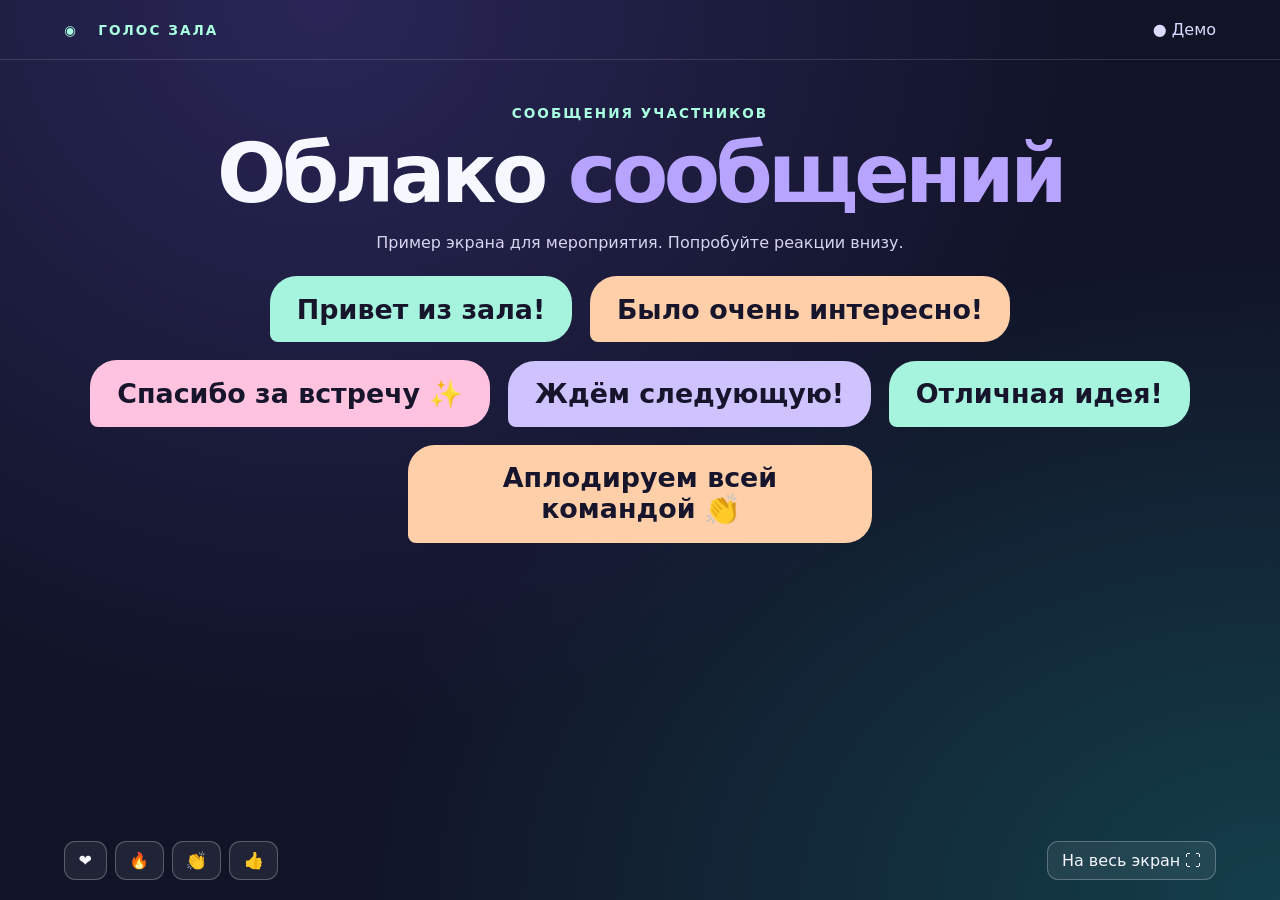
==== docs/index.html @ 5044be72 "Build MAX message cloud and moderation panel" ====
<!doctype html>
<html lang="ru">
<meta charset="utf-8">
<meta name="viewport" content="width=device-width, initial-scale=1">
<title>Голос зала — облако сообщений</title>
<link rel="stylesheet" href="screen.css">
<header><div class="brand">◉ &nbsp; ГОЛОС ЗАЛА</div><div id="status" role="status">Подключение…</div></header>
<main>
  <div class="eyebrow">СООБЩЕНИЯ УЧАСТНИКОВ</div>
  <h1>Облако <em>сообщений</em></h1>
  <p id="hint">Напишите боту в MAX, чтобы ваше сообщение увидел зал.</p>
  <section id="cloud" aria-label="Сообщения"></section>
</main>
<footer><div id="controls"><a id="bot" hidden>Открыть бота в MAX ↗</a></div><button id="full">На весь экран ⛶</button></footer>
<div id="reactions" aria-hidden="true"></div>
<script src="screen.js"></script>
</html>
---- docs/screen.css ----
:root { color-scheme: dark; font-family: system-ui,sans-serif; color:#f6f8ff; background:#111327; }
* { box-sizing:border-box; }
body { margin:0; min-height:100vh; display:flex; flex-direction:column; background:radial-gradient(ellipse at 25% 0%,#292657,transparent 58%),radial-gradient(ellipse at 100% 100%,#133f4a,transparent 52%); }
header,footer { display:flex; justify-content:space-between; align-items:center; gap:12px; padding:20px clamp(18px,5vw,64px); }
header { border-bottom:1px solid #ffffff24; }
.brand,.eyebrow { color:#a9ffe0; letter-spacing:.15em; font-size:.85rem; font-weight:750; }
#status { color:#dbdbff; text-align:right; }
main { flex:1; padding:clamp(24px,5vh,64px) 5vw; text-align:center; }
h1 { font-size:clamp(2.4rem,6.4vw,7rem); line-height:1; margin:.15em 0 .22em; letter-spacing:-.055em; }
h1 em { color:#b7a4ff; font-style:normal; }
p { color:#d6d5ef; }
#cloud { display:flex; flex-wrap:wrap; align-content:center; align-items:center; justify-content:center; gap:clamp(8px,1.4vw,22px); min-height:28vh; margin:24px auto 0; max-width:1450px; }
.card { max-width:min(100%,29rem); padding:.65em 1em; border-radius:1em 1em 1em .3em; color:#16152c; background:#cfc3ff; font-size:clamp(1rem,2.1vw,2.1rem); font-weight:680; overflow-wrap:anywhere; animation:arrive .25s ease-out; }
.card[data-color="1"] { background:#a6f4de; }
.card[data-color="2"] { background:#ffcfaa; }
.card[data-color="3"] { background:#ffc2df; }
button,a { border:1px solid #ffffff42; padding:.55em .85em; border-radius:.7em; color:inherit; background:#ffffff12; cursor:pointer; font:inherit; text-decoration:none; }
button:hover,a:hover { background:#ffffff30; }
#controls { display:flex; flex-wrap:wrap; gap:.5em; }
#reactions { position:fixed; inset:0; pointer-events:none; overflow:hidden; }
.reaction { position:absolute; bottom:-1em; font-size:clamp(2.5rem,6vw,5rem); animation:float 2.5s ease-out both; }
@keyframes float { 0% { opacity:0; transform:translateY(0) scale(.65); } 15% { opacity:1; } 100% { opacity:0; transform:translateY(-75vh) scale(1.2); } }
@keyframes arrive { from { opacity:0; transform:translateY(8px); } }
@media (prefers-reduced-motion:reduce) { .card { animation:none; } .reaction { bottom:10%; animation:flash 2s linear both; } }
@keyframes flash { 80% { opacity:1; } 100% { opacity:0; } }
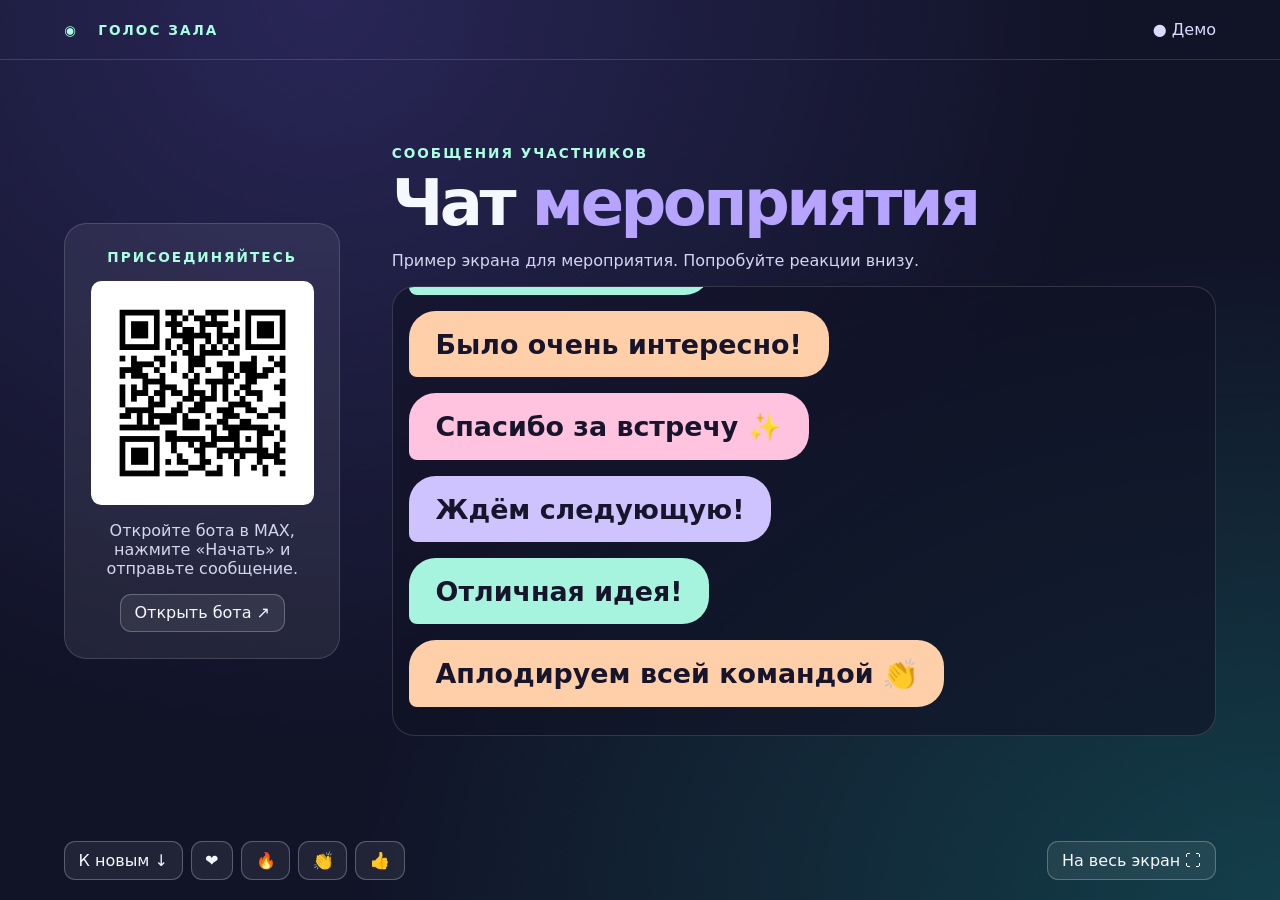
==== commit 04917996: "Add projected chat and presenter scroll synchronization" ====
--- a/docs/index.html
+++ b/docs/index.html
@@ -2,16 +2,25 @@
 <html lang="ru">
 <meta charset="utf-8">
 <meta name="viewport" content="width=device-width, initial-scale=1">
-<title>Голос зала — облако сообщений</title>
+<title>Голос зала — чат мероприятия</title>
 <link rel="stylesheet" href="screen.css">
 <header><div class="brand">◉ &nbsp; ГОЛОС ЗАЛА</div><div id="status" role="status">Подключение…</div></header>
-<main>
+<main class="stage">
+  <aside id="join">
+    <div class="eyebrow">ПРИСОЕДИНЯЙТЕСЬ</div>
+    <img id="qr" src="bot-qr.png" alt="QR-код бота MAX" hidden>
+    <p>Откройте бота в MAX, нажмите «Начать» и отправьте сообщение.</p>
+    <a id="bot" hidden>Открыть бота ↗</a>
+  </aside>
+  <section class="chat">
   <div class="eyebrow">СООБЩЕНИЯ УЧАСТНИКОВ</div>
-  <h1>Облако <em>сообщений</em></h1>
+  <h1>Чат <em>мероприятия</em></h1>
   <p id="hint">Напишите боту в MAX, чтобы ваше сообщение увидел зал.</p>
-  <section id="cloud" aria-label="Сообщения"></section>
+  <section id="cloud" aria-label="Сообщения" tabindex="0"></section>
+  </section>
 </main>
-<footer><div id="controls"><a id="bot" hidden>Открыть бота в MAX ↗</a></div><button id="full">На весь экран ⛶</button></footer>
+<footer><div id="controls"><button id="latest">К новым ↓</button><a id="hostLink" href="?live=1&amp;host=1" hidden>Режим ведущего</a></div><button id="full">На весь экран ⛶</button></footer>
+<form id="hostLogin" hidden><label>Ключ ведущего <input id="hostKey" type="password" required></label><button>Подключить управление</button><span id="hostStatus" role="status"></span></form>
 <div id="reactions" aria-hidden="true"></div>
 <script src="screen.js"></script>
 </html>
--- a/docs/screen.css
+++ b/docs/screen.css
@@ -23,3 +23,23 @@
 @keyframes arrive { from { opacity:0; transform:translateY(8px); } }
 @media (prefers-reduced-motion:reduce) { .card { animation:none; } .reaction { bottom:10%; animation:flash 2s linear both; } }
 @keyframes flash { 80% { opacity:1; } 100% { opacity:0; } }
+[hidden] { display:none !important; }
+.stage { display:grid; grid-template-columns:minmax(155px, 24%) minmax(0, 1fr); gap:clamp(16px,4vw,58px); align-items:center; }
+#join { padding:clamp(12px,2vw,28px); background:#ffffff12; border:1px solid #ffffff25; border-radius:1.4rem; }
+#qr { width:min(100%,230px); display:block; margin:16px auto; border-radius:.65rem; }
+#bot { display:inline-block; }
+.chat { min-width:0; text-align:left; }
+.chat h1 { font-size:clamp(2rem,5vw,5rem); }
+#cloud { display:block; overflow-y:auto; overscroll-behavior:contain; overflow-anchor:none; height:clamp(220px,50vh,650px); margin:16px 0 0; padding:12px 16px; background:#101225a0; border:1px solid #ffffff25; border-radius:1.4rem; }
+.card { width:fit-content; max-width:90%; margin:0 0 .6em; }
+#hostLogin { padding:0 5vw 16px; }
+#hostLogin input { padding:.6em; font:inherit; max-width:95%; }
+#hostStatus { display:block; margin-top:8px; }
+@media(max-width:650px) {
+  .stage { grid-template-columns:1fr; }
+  #join { display:none; }
+  .stage { padding-top:14px; padding-bottom:8px; }
+  header,footer { padding:12px 5vw; }
+}
+.host .stage { grid-template-columns:1fr; }
+.host #join { display:none; }
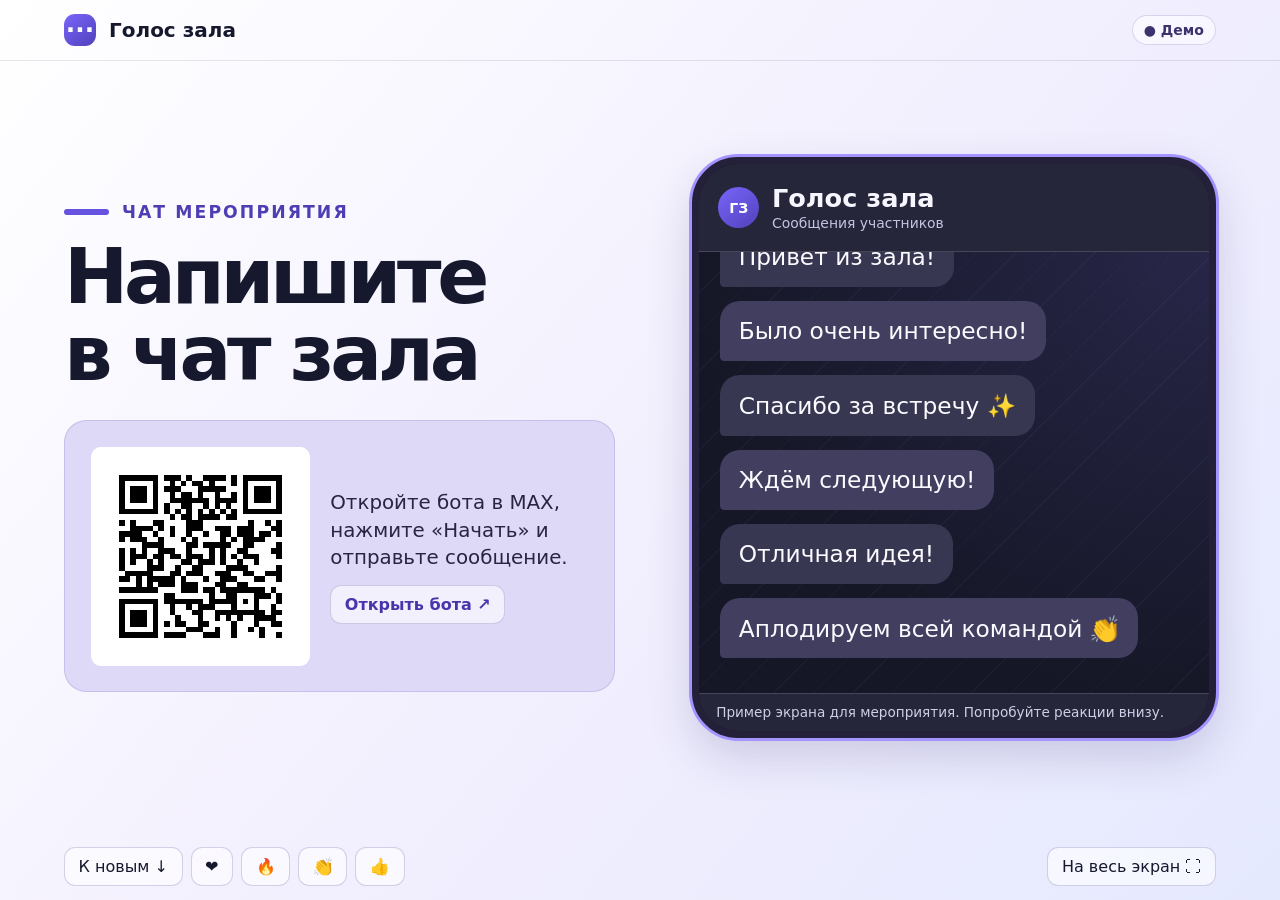
==== commit 2f3884eb: "Redesign event chat for projection" ====
--- a/docs/index.html
+++ b/docs/index.html
@@ -1,26 +1,43 @@
 <!doctype html>
 <html lang="ru">
-<meta charset="utf-8">
-<meta name="viewport" content="width=device-width, initial-scale=1">
-<title>Голос зала — чат мероприятия</title>
-<link rel="stylesheet" href="screen.css">
-<header><div class="brand">◉ &nbsp; ГОЛОС ЗАЛА</div><div id="status" role="status">Подключение…</div></header>
-<main class="stage">
-  <aside id="join">
-    <div class="eyebrow">ПРИСОЕДИНЯЙТЕСЬ</div>
-    <img id="qr" src="bot-qr.png" alt="QR-код бота MAX" hidden>
-    <p>Откройте бота в MAX, нажмите «Начать» и отправьте сообщение.</p>
-    <a id="bot" hidden>Открыть бота ↗</a>
-  </aside>
-  <section class="chat">
-  <div class="eyebrow">СООБЩЕНИЯ УЧАСТНИКОВ</div>
-  <h1>Чат <em>мероприятия</em></h1>
-  <p id="hint">Напишите боту в MAX, чтобы ваше сообщение увидел зал.</p>
-  <section id="cloud" aria-label="Сообщения" tabindex="0"></section>
-  </section>
-</main>
-<footer><div id="controls"><button id="latest">К новым ↓</button><a id="hostLink" href="?live=1&amp;host=1" hidden>Режим ведущего</a></div><button id="full">На весь экран ⛶</button></footer>
-<form id="hostLogin" hidden><label>Ключ ведущего <input id="hostKey" type="password" required></label><button>Подключить управление</button><span id="hostStatus" role="status"></span></form>
-<div id="reactions" aria-hidden="true"></div>
-<script src="screen.js"></script>
+<head>
+  <meta charset="utf-8">
+  <meta name="viewport" content="width=device-width, initial-scale=1">
+  <title>Голос зала — чат мероприятия</title>
+  <link rel="stylesheet" href="screen.css">
+</head>
+<body class="stage-view">
+  <header class="topbar">
+    <div class="brand"><span class="brand-mark" aria-hidden="true">···</span> Голос зала</div>
+    <div id="status" role="status">Подключение…</div>
+  </header>
+  <main class="stage">
+    <aside id="join" aria-labelledby="join-title">
+      <div class="eyebrow"><span aria-hidden="true"></span> Чат мероприятия</div>
+      <h1 id="join-title">Напишите<br> в чат зала</h1>
+      <div class="join-card">
+        <img id="qr" src="bot-qr.png" alt="QR-код бота «Голос зала» в MAX" width="360" height="360" hidden>
+        <div>
+          <p>Откройте бота в MAX, нажмите «Начать» и отправьте сообщение.</p>
+          <a id="bot" hidden>Открыть бота ↗</a>
+        </div>
+      </div>
+    </aside>
+    <section class="chat" aria-labelledby="chat-title">
+      <div class="chat-header">
+        <span class="avatar" aria-hidden="true">ГЗ</span>
+        <div><h2 id="chat-title">Голос зала</h2><span>Сообщения участников</span></div>
+      </div>
+      <section id="cloud" aria-label="Сообщения" tabindex="0"></section>
+      <p id="hint">Ждём первые сообщения от участников.</p>
+    </section>
+  </main>
+  <footer>
+    <div id="controls"><button id="latest">К новым ↓</button><a id="hostLink" href="?live=1&amp;host=1" hidden>Режим ведущего</a></div>
+    <button id="full">На весь экран ⛶</button>
+  </footer>
+  <form id="hostLogin" hidden><label>Ключ ведущего <input id="hostKey" type="password" required></label><button>Подключить управление</button><span id="hostStatus" role="status"></span></form>
+  <div id="reactions" aria-hidden="true"></div>
+  <script src="screen.js"></script>
+</body>
 </html>
--- a/docs/screen.css
+++ b/docs/screen.css
@@ -1,45 +1,199 @@
-:root { color-scheme: dark; font-family: system-ui,sans-serif; color:#f6f8ff; background:#111327; }
-* { box-sizing:border-box; }
-body { margin:0; min-height:100vh; display:flex; flex-direction:column; background:radial-gradient(ellipse at 25% 0%,#292657,transparent 58%),radial-gradient(ellipse at 100% 100%,#133f4a,transparent 52%); }
-header,footer { display:flex; justify-content:space-between; align-items:center; gap:12px; padding:20px clamp(18px,5vw,64px); }
-header { border-bottom:1px solid #ffffff24; }
-.brand,.eyebrow { color:#a9ffe0; letter-spacing:.15em; font-size:.85rem; font-weight:750; }
-#status { color:#dbdbff; text-align:right; }
-main { flex:1; padding:clamp(24px,5vh,64px) 5vw; text-align:center; }
-h1 { font-size:clamp(2.4rem,6.4vw,7rem); line-height:1; margin:.15em 0 .22em; letter-spacing:-.055em; }
-h1 em { color:#b7a4ff; font-style:normal; }
-p { color:#d6d5ef; }
-#cloud { display:flex; flex-wrap:wrap; align-content:center; align-items:center; justify-content:center; gap:clamp(8px,1.4vw,22px); min-height:28vh; margin:24px auto 0; max-width:1450px; }
-.card { max-width:min(100%,29rem); padding:.65em 1em; border-radius:1em 1em 1em .3em; color:#16152c; background:#cfc3ff; font-size:clamp(1rem,2.1vw,2.1rem); font-weight:680; overflow-wrap:anywhere; animation:arrive .25s ease-out; }
-.card[data-color="1"] { background:#a6f4de; }
-.card[data-color="2"] { background:#ffcfaa; }
-.card[data-color="3"] { background:#ffc2df; }
-button,a { border:1px solid #ffffff42; padding:.55em .85em; border-radius:.7em; color:inherit; background:#ffffff12; cursor:pointer; font:inherit; text-decoration:none; }
-button:hover,a:hover { background:#ffffff30; }
-#controls { display:flex; flex-wrap:wrap; gap:.5em; }
-#reactions { position:fixed; inset:0; pointer-events:none; overflow:hidden; }
-.reaction { position:absolute; bottom:-1em; font-size:clamp(2.5rem,6vw,5rem); animation:float 2.5s ease-out both; }
-@keyframes float { 0% { opacity:0; transform:translateY(0) scale(.65); } 15% { opacity:1; } 100% { opacity:0; transform:translateY(-75vh) scale(1.2); } }
-@keyframes arrive { from { opacity:0; transform:translateY(8px); } }
-@media (prefers-reduced-motion:reduce) { .card { animation:none; } .reaction { bottom:10%; animation:flash 2s linear both; } }
-@keyframes flash { 80% { opacity:1; } 100% { opacity:0; } }
-[hidden] { display:none !important; }
-.stage { display:grid; grid-template-columns:minmax(155px, 24%) minmax(0, 1fr); gap:clamp(16px,4vw,58px); align-items:center; }
-#join { padding:clamp(12px,2vw,28px); background:#ffffff12; border:1px solid #ffffff25; border-radius:1.4rem; }
-#qr { width:min(100%,230px); display:block; margin:16px auto; border-radius:.65rem; }
-#bot { display:inline-block; }
-.chat { min-width:0; text-align:left; }
-.chat h1 { font-size:clamp(2rem,5vw,5rem); }
-#cloud { display:block; overflow-y:auto; overscroll-behavior:contain; overflow-anchor:none; height:clamp(220px,50vh,650px); margin:16px 0 0; padding:12px 16px; background:#101225a0; border:1px solid #ffffff25; border-radius:1.4rem; }
-.card { width:fit-content; max-width:90%; margin:0 0 .6em; }
-#hostLogin { padding:0 5vw 16px; }
-#hostLogin input { padding:.6em; font:inherit; max-width:95%; }
-#hostStatus { display:block; margin-top:8px; }
-@media(max-width:650px) {
-  .stage { grid-template-columns:1fr; }
-  #join { display:none; }
-  .stage { padding-top:14px; padding-bottom:8px; }
-  header,footer { padding:12px 5vw; }
+:root {
+  color-scheme: dark;
+  font-family: system-ui, sans-serif;
+  color: #f6f8ff;
+  background: #111327;
 }
-.host .stage { grid-template-columns:1fr; }
-.host #join { display:none; }
+* { box-sizing: border-box; }
+[hidden] { display: none !important; }
+body {
+  margin: 0;
+  min-height: 100vh;
+  display: flex;
+  flex-direction: column;
+  background: radial-gradient(ellipse at 25% 0%, #292657, transparent 58%), #111327;
+}
+main { flex: 1; padding: clamp(24px, 5vh, 64px) 5vw; }
+h1 { font-size: clamp(2.4rem, 6vw, 6rem); line-height: 1; letter-spacing: -.055em; }
+p { color: #d6d5ef; }
+button, a {
+  border: 1px solid #ffffff42;
+  padding: .55em .85em;
+  border-radius: .7em;
+  color: inherit;
+  background: #ffffff12;
+  cursor: pointer;
+  font: inherit;
+  text-decoration: none;
+}
+button:hover, a:hover { background: #ffffff30; }
+:focus-visible { outline: 3px solid #8063f5; outline-offset: 3px; }
+
+.stage-view {
+  color-scheme: light;
+  color: #16182d;
+  background:
+    linear-gradient(130deg, #fff 0%, #f2effe 53%, #e5e9fe 100%);
+}
+.topbar, footer {
+  display: flex;
+  justify-content: space-between;
+  align-items: center;
+  gap: 12px;
+  padding: 14px clamp(18px, 5vw, 72px);
+}
+.topbar { border-bottom: 1px solid #24204d1c; }
+.brand { display: flex; align-items: center; gap: .65em; font-weight: 800; font-size: 1.25rem; }
+.brand-mark, .avatar {
+  display: grid;
+  place-items: center;
+  flex: none;
+  color: white;
+  background: linear-gradient(140deg, #7865fa, #5142bc);
+}
+.brand-mark { width: 2rem; height: 2rem; border-radius: .68rem; font-size: 1.55rem; line-height: 1; }
+#status {
+  border: 1px solid #6154aa38;
+  border-radius: 999px;
+  padding: .42em .8em;
+  color: #3c326e;
+  background: #ffffff8c;
+  text-align: right;
+  font-size: .875rem;
+  font-weight: 650;
+}
+.stage {
+  width: min(100%, 1710px);
+  margin: auto;
+  display: grid;
+  grid-template-columns: minmax(0, 1fr) minmax(0, .95fr);
+  gap: clamp(28px, 6vw, 106px);
+  align-items: center;
+}
+.eyebrow {
+  display: flex;
+  align-items: center;
+  gap: .75em;
+  color: #4e3eb3;
+  font-size: clamp(.78rem, 1.35vw, 1.15rem);
+  font-weight: 800;
+  letter-spacing: .12em;
+  text-transform: uppercase;
+}
+.eyebrow span { width: 2.6em; height: .32em; border-radius: 999px; background: #6552e0; }
+#join h1 { margin: .22em 0 .36em; }
+.join-card {
+  display: flex;
+  align-items: center;
+  gap: clamp(12px, 1.6vw, 28px);
+  padding: clamp(12px, 2vw, 26px);
+  border: 1px solid #6356ae32;
+  border-radius: 1.4rem;
+  background: #ded9f7;
+}
+#qr {
+  display: block;
+  width: min(44%, 230px);
+  height: auto;
+  border-radius: .65rem;
+  background: #fff;
+  image-rendering: pixelated;
+}
+.join-card p { color: #282442; font-size: clamp(1rem, 1.55vw, 1.48rem); line-height: 1.4; margin: 0 0 .65em; }
+#bot { display: inline-block; color: #4934ab; font-weight: 750; }
+
+.chat {
+  min-width: 0;
+  overflow: hidden;
+  color-scheme: dark;
+  color: #f7f6ff;
+  border: clamp(5px, .6vw, 10px) solid #252039;
+  border-radius: clamp(24px, 3.6vw, 56px);
+  background: #151726;
+  box-shadow: 0 0 0 3px #a394ff, 0 18px 46px #34286830;
+}
+.chat-header {
+  display: flex;
+  align-items: center;
+  gap: .8rem;
+  padding: clamp(12px, 1.5vw, 24px);
+  border-bottom: 1px solid #ffffff26;
+  background: #25263a;
+}
+.avatar { width: 2.55rem; height: 2.55rem; border-radius: 50%; font-size: .88rem; font-weight: 800; }
+.chat-header h2 { font-size: clamp(1.15rem, 2vw, 1.7rem); margin: 0; }
+.chat-header div > span { color: #c6c4e3; font-size: .87rem; }
+#cloud {
+  position: relative;
+  overflow-y: auto;
+  overscroll-behavior: contain;
+  overflow-anchor: none;
+  height: clamp(230px, 49vh, 780px);
+  padding: clamp(12px, 1.6vw, 24px);
+  background:
+    repeating-linear-gradient(135deg, #aba0fa0c 0 1px, transparent 1px 28px),
+    radial-gradient(ellipse at top right, #272648, transparent 72%), #151726;
+}
+#cloud:empty::before {
+  position: absolute;
+  inset: 0;
+  display: grid;
+  place-items: center;
+  padding: 1em;
+  color: #c6c4e3;
+  text-align: center;
+  content: 'Первые сообщения появятся здесь';
+}
+#hint {
+  margin: 0;
+  padding: .75em 1.25em;
+  border-top: 1px solid #ffffff26;
+  color: #cfcee7;
+  background: #25263a;
+  font-size: .85rem;
+}
+.card {
+  width: fit-content;
+  max-width: 93%;
+  margin: 0 0 .6em;
+  padding: .62em .82em;
+  border-radius: .85em .85em .85em .18em;
+  color: #fbfaff;
+  background: #383751;
+  font-size: clamp(1.05rem, 1.82vw, 2rem);
+  line-height: 1.35;
+  overflow-wrap: anywhere;
+  white-space: pre-wrap;
+  animation: arrive .25s ease-out;
+}
+.card:nth-child(even) { background: #423e60; }
+.stage-view button, .stage-view a { border-color: #6257a642; background: #ffffff99; }
+.stage-view button:hover, .stage-view a:hover { background: #e5defd; }
+#controls { display: flex; flex-wrap: wrap; gap: .5em; }
+#hostLogin { padding: 0 5vw 16px; }
+#hostLogin input { padding: .6em; font: inherit; max-width: 95%; }
+#hostStatus { display: block; margin-top: 8px; }
+.host .stage { grid-template-columns: minmax(0, 850px); justify-content: center; }
+.host #join { display: none; }
+.host #cloud { height: clamp(240px, 53vh, 780px); }
+#reactions { position: fixed; inset: 0; pointer-events: none; overflow: hidden; }
+.reaction { position: absolute; bottom: -1em; font-size: clamp(2.5rem, 6vw, 5rem); animation: float 2.5s ease-out both; }
+@keyframes float {
+  0% { opacity: 0; transform: translateY(0) scale(.65); }
+  15% { opacity: 1; }
+  100% { opacity: 0; transform: translateY(-75vh) scale(1.2); }
+}
+@keyframes arrive { from { opacity: 0; transform: translateY(8px); } }
+@keyframes flash { 80% { opacity: 1; } 100% { opacity: 0; } }
+@media (max-width: 700px) {
+  .stage { grid-template-columns: 1fr; gap: 22px; padding-block: 22px; }
+  #join h1 { font-size: clamp(2.2rem, 8vw, 3.1rem); }
+  #join h1 br { display: none; }
+  #qr { width: min(34%, 130px); }
+  .chat-header { padding: 12px; }
+  footer { align-items: flex-start; }
+}
+@media (prefers-reduced-motion: reduce) {
+  .card { animation: none; }
+  .reaction { bottom: 10%; animation: flash 2s linear both; }
+}
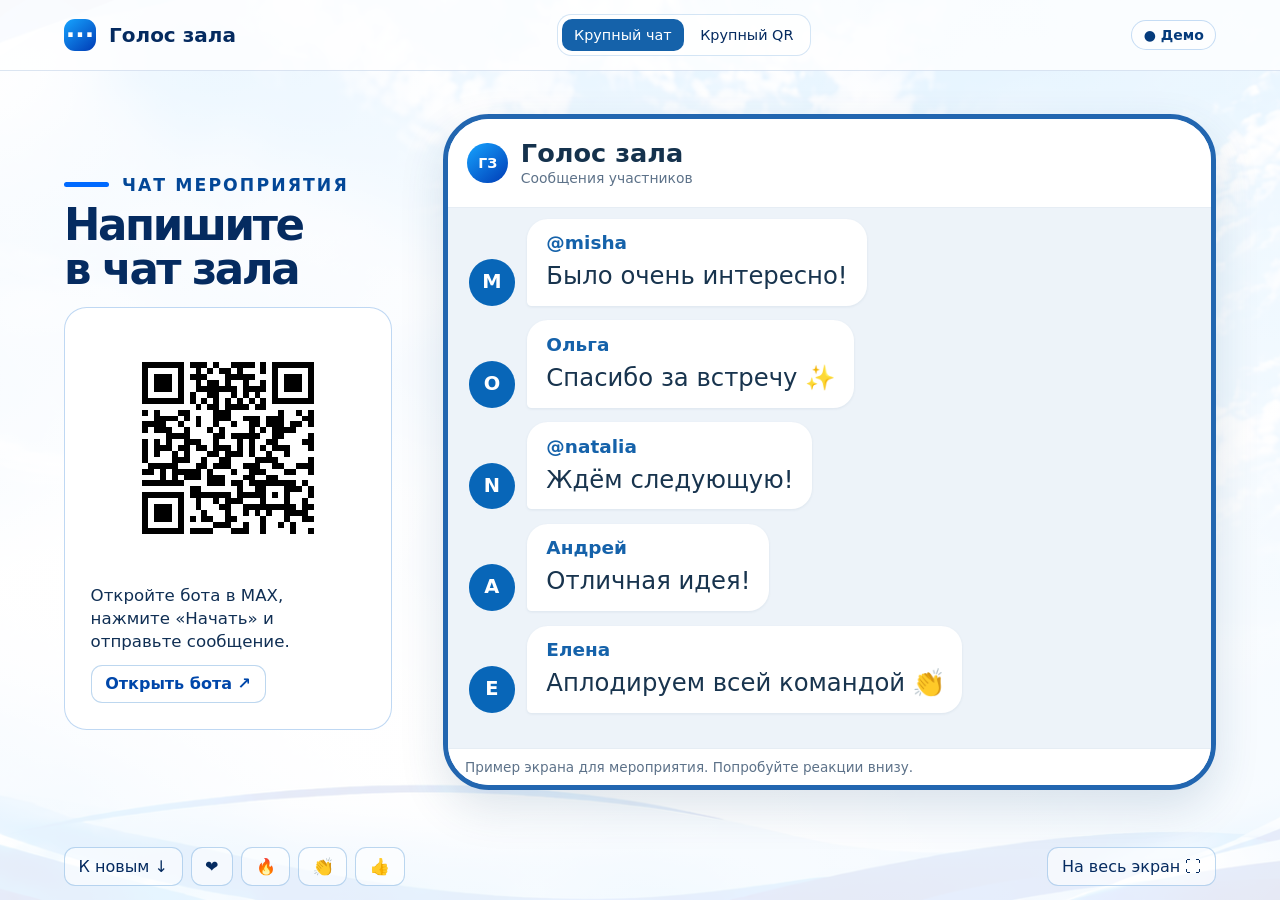
==== commit 1d348746: "Add large chat and QR display modes" ====
--- a/docs/index.html
+++ b/docs/index.html
@@ -6,9 +6,13 @@
   <title>Голос зала — чат мероприятия</title>
   <link rel="stylesheet" href="screen.css">
 </head>
-<body class="stage-view">
+<body class="stage-view" data-display="chat">
   <header class="topbar">
     <div class="brand"><span class="brand-mark" aria-hidden="true">···</span> Голос зала</div>
+    <div id="displayModes" role="group" aria-label="Режим отображения">
+      <button type="button" data-display-mode="chat" aria-pressed="true">Крупный чат</button>
+      <button type="button" data-display-mode="qr" aria-pressed="false">Крупный QR</button>
+    </div>
     <div id="status" role="status">Подключение…</div>
   </header>
   <main class="stage">
--- a/docs/screen.css
+++ b/docs/screen.css
@@ -2,7 +2,7 @@
   color-scheme: dark;
   font-family: system-ui, sans-serif;
   color: #f6f8ff;
-  background: #111327;
+  background: #061d43;
 }
 * { box-sizing: border-box; }
 [hidden] { display: none !important; }
@@ -11,11 +11,11 @@
   min-height: 100vh;
   display: flex;
   flex-direction: column;
-  background: radial-gradient(ellipse at 25% 0%, #292657, transparent 58%), #111327;
+  background: radial-gradient(ellipse at 25% 0%, #123f74, transparent 58%), #061d43;
 }
 main { flex: 1; padding: clamp(24px, 5vh, 64px) 5vw; }
 h1 { font-size: clamp(2.4rem, 6vw, 6rem); line-height: 1; letter-spacing: -.055em; }
-p { color: #d6d5ef; }
+p { color: #d9ebff; }
 button, a {
   border: 1px solid #ffffff42;
   padding: .55em .85em;
@@ -27,13 +27,12 @@
   text-decoration: none;
 }
 button:hover, a:hover { background: #ffffff30; }
-:focus-visible { outline: 3px solid #8063f5; outline-offset: 3px; }
+:focus-visible { outline: 3px solid #008aff; outline-offset: 3px; }
 
 .stage-view {
   color-scheme: light;
-  color: #16182d;
-  background:
-    linear-gradient(130deg, #fff 0%, #f2effe 53%, #e5e9fe 100%);
+  color: #052b60;
+  background: linear-gradient(#ffffffe6, #ffffffe6), #d8eeff url("event-background.png") center / cover no-repeat fixed;
 }
 .topbar, footer {
   display: flex;
@@ -42,21 +41,21 @@
   gap: 12px;
   padding: 14px clamp(18px, 5vw, 72px);
 }
-.topbar { border-bottom: 1px solid #24204d1c; }
+.topbar { border-bottom: 1px solid #09479c24; background: #ffffffc7; }
 .brand { display: flex; align-items: center; gap: .65em; font-weight: 800; font-size: 1.25rem; }
 .brand-mark, .avatar {
   display: grid;
   place-items: center;
   flex: none;
   color: white;
-  background: linear-gradient(140deg, #7865fa, #5142bc);
+  background: linear-gradient(140deg, #16a4ff, #003bb5);
 }
 .brand-mark { width: 2rem; height: 2rem; border-radius: .68rem; font-size: 1.55rem; line-height: 1; }
 #status {
-  border: 1px solid #6154aa38;
+  border: 1px solid #0065ce38;
   border-radius: 999px;
   padding: .42em .8em;
-  color: #3c326e;
+  color: #053b7c;
   background: #ffffff8c;
   text-align: right;
   font-size: .875rem;
@@ -66,7 +65,7 @@
   width: min(100%, 1710px);
   margin: auto;
   display: grid;
-  grid-template-columns: minmax(0, 1fr) minmax(0, .95fr);
+  grid-template-columns: minmax(0, 1fr) minmax(0, 1.22fr);
   gap: clamp(28px, 6vw, 106px);
   align-items: center;
 }
@@ -74,65 +73,63 @@
   display: flex;
   align-items: center;
   gap: .75em;
-  color: #4e3eb3;
+  color: #034797;
   font-size: clamp(.78rem, 1.35vw, 1.15rem);
   font-weight: 800;
   letter-spacing: .12em;
   text-transform: uppercase;
 }
-.eyebrow span { width: 2.6em; height: .32em; border-radius: 999px; background: #6552e0; }
-#join h1 { margin: .22em 0 .36em; }
+.eyebrow span { width: 2.6em; height: .32em; border-radius: 999px; background: #006aff; }
+#join h1 { margin: .22em 0 .36em; text-shadow: 0 2px 18px #ffffffb3; }
 .join-card {
   display: flex;
   align-items: center;
   gap: clamp(12px, 1.6vw, 28px);
   padding: clamp(12px, 2vw, 26px);
-  border: 1px solid #6356ae32;
+  border: 1px solid #0066cd40;
   border-radius: 1.4rem;
-  background: #ded9f7;
+  background: #fffffff5;
 }
 #qr {
   display: block;
-  width: min(44%, 230px);
+  width: min(54%, 310px);
   height: auto;
   border-radius: .65rem;
   background: #fff;
   image-rendering: pixelated;
 }
-.join-card p { color: #282442; font-size: clamp(1rem, 1.55vw, 1.48rem); line-height: 1.4; margin: 0 0 .65em; }
-#bot { display: inline-block; color: #4934ab; font-weight: 750; }
+.join-card p { color: #102f54; font-size: clamp(1rem, 1.55vw, 1.48rem); line-height: 1.4; margin: 0 0 .65em; }
+#bot { display: inline-block; color: #0047aa; font-weight: 750; }
 
 .chat {
   min-width: 0;
   overflow: hidden;
-  color-scheme: dark;
-  color: #f7f6ff;
-  border: clamp(5px, .6vw, 10px) solid #252039;
+  color-scheme: light;
+  color: #15324d;
+  border: clamp(4px, .4vw, 7px) solid #2266b0;
   border-radius: clamp(24px, 3.6vw, 56px);
-  background: #151726;
-  box-shadow: 0 0 0 3px #a394ff, 0 18px 46px #34286830;
+  background: #f1f6fc;
+  box-shadow: 0 18px 46px #17497424;
 }
 .chat-header {
   display: flex;
   align-items: center;
   gap: .8rem;
   padding: clamp(12px, 1.5vw, 24px);
-  border-bottom: 1px solid #ffffff26;
-  background: #25263a;
+  border-bottom: 1px solid #1b5d9b1c;
+  background: #fff;
 }
 .avatar { width: 2.55rem; height: 2.55rem; border-radius: 50%; font-size: .88rem; font-weight: 800; }
 .chat-header h2 { font-size: clamp(1.15rem, 2vw, 1.7rem); margin: 0; }
-.chat-header div > span { color: #c6c4e3; font-size: .87rem; }
+.chat-header div > span { color: #5d7289; font-size: .87rem; }
 #cloud {
   position: relative;
   overflow-y: auto;
   overscroll-behavior: contain;
   overflow-anchor: none;
-  height: clamp(230px, 49vh, 780px);
+  height: clamp(230px, 58vh, 900px);
   padding: clamp(12px, 1.6vw, 24px);
-  background:
-    repeating-linear-gradient(135deg, #aba0fa0c 0 1px, transparent 1px 28px),
-    radial-gradient(ellipse at top right, #272648, transparent 72%), #151726;
+  background: #edf3f9;
 }
 #cloud:empty::before {
   position: absolute;
@@ -140,35 +137,61 @@
   display: grid;
   place-items: center;
   padding: 1em;
-  color: #c6c4e3;
+  color: #5d7289;
   text-align: center;
   content: 'Первые сообщения появятся здесь';
 }
 #hint {
   margin: 0;
   padding: .75em 1.25em;
-  border-top: 1px solid #ffffff26;
-  color: #cfcee7;
-  background: #25263a;
+  border-top: 1px solid #1b5d9b1c;
+  color: #5d7289;
+  background: #fff;
   font-size: .85rem;
 }
 .card {
-  width: fit-content;
-  max-width: 93%;
+  display: flex;
+  align-items: flex-end;
+  gap: .5em;
   margin: 0 0 .6em;
-  padding: .62em .82em;
+  font-size: clamp(1rem, 1.6vw, 1.8rem);
+  line-height: 1.35;
+  animation: arrive .25s ease-out;
+}
+.message-avatar {
+  position: relative;
+  display: grid;
+  place-items: center;
+  flex: 0 0 2.4em;
+  aspect-ratio: 1;
+  overflow: hidden;
+  border-radius: 50%;
+  color: #fff;
+  background: #0866b8;
+  font-size: .8em;
+  font-weight: 750;
+}
+.message-avatar img {
+  position: absolute;
+  inset: 0;
+  width: 100%;
+  height: 100%;
+  object-fit: cover;
+}
+.message-bubble {
+  min-width: 0;
+  max-width: 88%;
+  padding: .52em .78em;
   border-radius: .85em .85em .85em .18em;
-  color: #fbfaff;
-  background: #383751;
-  font-size: clamp(1.05rem, 1.82vw, 2rem);
-  line-height: 1.35;
+  color: #18344e;
+  background: #fff;
+  box-shadow: 0 1px 3px #183b6214;
   overflow-wrap: anywhere;
-  white-space: pre-wrap;
-  animation: arrive .25s ease-out;
-}
-.card:nth-child(even) { background: #423e60; }
-.stage-view button, .stage-view a { border-color: #6257a642; background: #ffffff99; }
-.stage-view button:hover, .stage-view a:hover { background: #e5defd; }
+}
+.message-author { color: #1562aa; font-size: .76em; font-weight: 750; margin-bottom: .22em; }
+.message-text { white-space: pre-wrap; }
+.stage-view button, .stage-view a { border-color: #0064c242; background: #ffffff99; }
+.stage-view button:hover, .stage-view a:hover { background: #d2edff; }
 #controls { display: flex; flex-wrap: wrap; gap: .5em; }
 #hostLogin { padding: 0 5vw 16px; }
 #hostLogin input { padding: .6em; font: inherit; max-width: 95%; }
@@ -189,7 +212,7 @@
   .stage { grid-template-columns: 1fr; gap: 22px; padding-block: 22px; }
   #join h1 { font-size: clamp(2.2rem, 8vw, 3.1rem); }
   #join h1 br { display: none; }
-  #qr { width: min(34%, 130px); }
+  #qr { width: min(42%, 160px); }
   .chat-header { padding: 12px; }
   footer { align-items: flex-start; }
 }
@@ -197,3 +220,40 @@
   .card { animation: none; }
   .reaction { bottom: 10%; animation: flash 2s linear both; }
 }
+
+#displayModes {
+  display: flex;
+  gap: 4px;
+  padding: 4px;
+  border: 1px solid #0064c22b;
+  border-radius: .9em;
+  background: #ffffffc9;
+}
+#displayModes button { border: 0; background: transparent; font-size: .9rem; }
+#displayModes button[aria-pressed="true"] { background: #1562aa; color: #fff; }
+@media (min-width: 701px) {
+  .stage-view:not(.host)[data-display="chat"] .stage {
+    grid-template-columns: minmax(0, .7fr) minmax(0, 1.65fr);
+    gap: clamp(24px, 4vw, 64px);
+    width: min(100%, 1840px);
+    padding-block: 2vh;
+  }
+  .stage-view:not(.host)[data-display="chat"] #join h1 { font-size: clamp(2.2rem, 3.4vw, 4rem); }
+  .stage-view:not(.host)[data-display="chat"] .join-card { flex-direction: column; align-items: flex-start; }
+  .stage-view:not(.host)[data-display="chat"] #qr { width: min(100%, 230px); align-self: center; }
+  .stage-view:not(.host)[data-display="chat"] .join-card p { font-size: clamp(1rem, 1.3vw, 1.25rem); }
+  .stage-view:not(.host)[data-display="chat"] #cloud { height: clamp(230px, 60vh, 960px); }
+  .stage-view:not(.host)[data-display="chat"] .card { font-size: clamp(1.15rem, 1.9vw, 2.2rem); }
+  .stage-view:not(.host)[data-display="qr"] #join h1 { font-size: clamp(2.2rem, 3.4vw, 4rem); }
+  .stage-view:not(.host)[data-display="qr"] .join-card { flex-direction: column; text-align: center; }
+  .stage-view:not(.host)[data-display="qr"] #qr { width: min(100%, 350px, 37vh); }
+  .stage-view:not(.host)[data-display="qr"] .join-card p { font-size: clamp(1rem, 1.3vw, 1.25rem); }
+}
+@media (max-width: 700px) {
+  .topbar { flex-wrap: wrap; }
+  #displayModes { order: 3; width: 100%; }
+  #displayModes button { flex: 1; }
+  .stage-view[data-display="qr"] .join-card { flex-direction: column; text-align: center; }
+  .stage-view[data-display="qr"] #qr { width: min(100%, 300px); }
+  .stage-view:not(.host)[data-display="chat"] .card { font-size: 1.15rem; }
+}
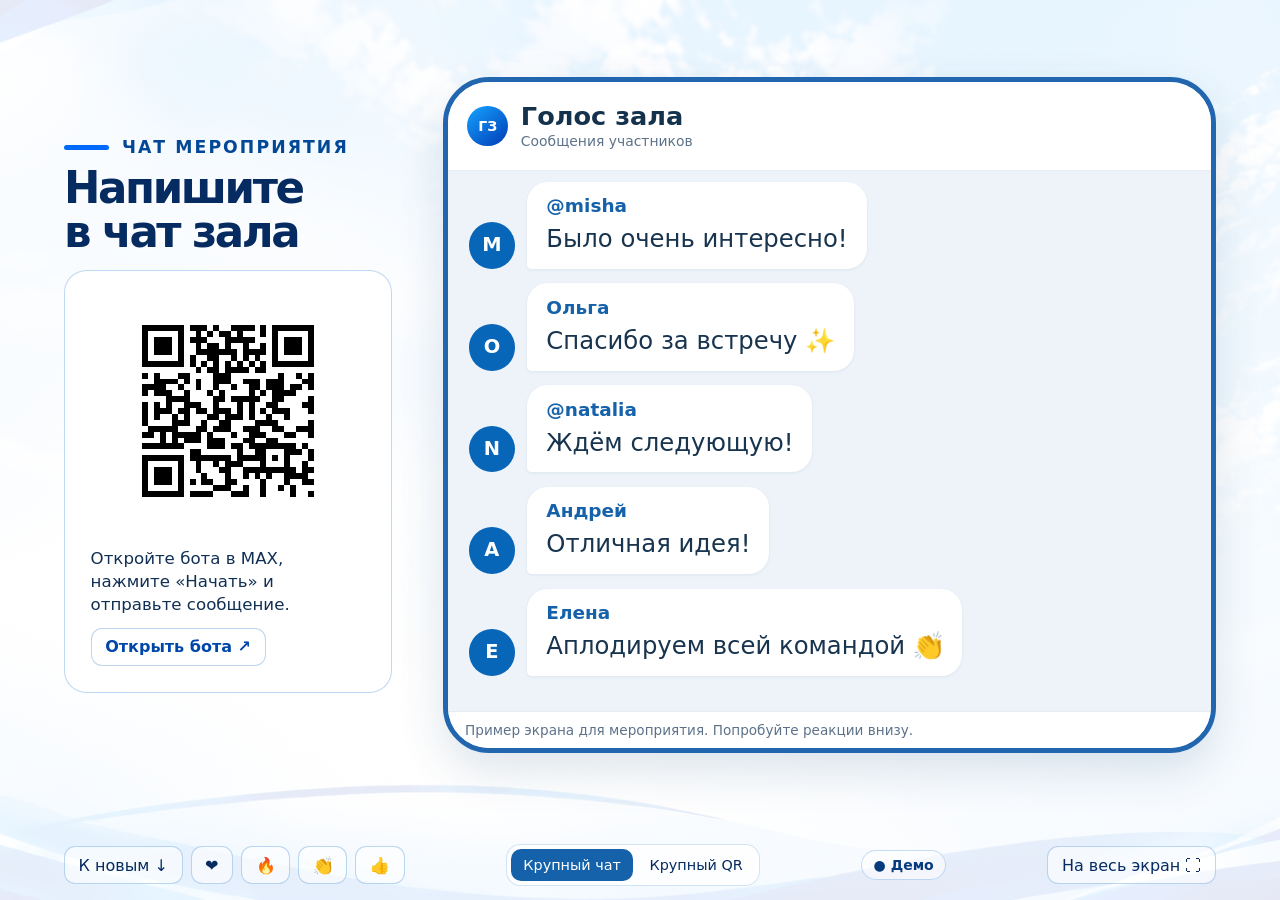
==== commit 0c5785b0: "Remove presenter tracking and move display controls to footer" ====
--- a/docs/index.html
+++ b/docs/index.html
@@ -7,14 +7,6 @@
   <link rel="stylesheet" href="screen.css">
 </head>
 <body class="stage-view" data-display="chat">
-  <header class="topbar">
-    <div class="brand"><span class="brand-mark" aria-hidden="true">···</span> Голос зала</div>
-    <div id="displayModes" role="group" aria-label="Режим отображения">
-      <button type="button" data-display-mode="chat" aria-pressed="true">Крупный чат</button>
-      <button type="button" data-display-mode="qr" aria-pressed="false">Крупный QR</button>
-    </div>
-    <div id="status" role="status">Подключение…</div>
-  </header>
   <main class="stage">
     <aside id="join" aria-labelledby="join-title">
       <div class="eyebrow"><span aria-hidden="true"></span> Чат мероприятия</div>
@@ -37,10 +29,14 @@
     </section>
   </main>
   <footer>
-    <div id="controls"><button id="latest">К новым ↓</button><a id="hostLink" href="?live=1&amp;host=1" hidden>Режим ведущего</a></div>
+    <div id="controls"><button id="latest">К новым ↓</button></div>
+    <div id="displayModes" role="group" aria-label="Режим отображения">
+      <button type="button" data-display-mode="chat" aria-pressed="true">Крупный чат</button>
+      <button type="button" data-display-mode="qr" aria-pressed="false">Крупный QR</button>
+    </div>
+    <div id="status" role="status">Подключение…</div>
     <button id="full">На весь экран ⛶</button>
   </footer>
-  <form id="hostLogin" hidden><label>Ключ ведущего <input id="hostKey" type="password" required></label><button>Подключить управление</button><span id="hostStatus" role="status"></span></form>
   <div id="reactions" aria-hidden="true"></div>
   <script src="screen.js"></script>
 </body>
--- a/docs/screen.css
+++ b/docs/screen.css
@@ -34,23 +34,20 @@
   color: #052b60;
   background: linear-gradient(#ffffffe6, #ffffffe6), #d8eeff url("event-background.png") center / cover no-repeat fixed;
 }
-.topbar, footer {
+footer {
   display: flex;
   justify-content: space-between;
   align-items: center;
   gap: 12px;
   padding: 14px clamp(18px, 5vw, 72px);
 }
-.topbar { border-bottom: 1px solid #09479c24; background: #ffffffc7; }
-.brand { display: flex; align-items: center; gap: .65em; font-weight: 800; font-size: 1.25rem; }
-.brand-mark, .avatar {
+.avatar {
   display: grid;
   place-items: center;
   flex: none;
   color: white;
   background: linear-gradient(140deg, #16a4ff, #003bb5);
 }
-.brand-mark { width: 2rem; height: 2rem; border-radius: .68rem; font-size: 1.55rem; line-height: 1; }
 #status {
   border: 1px solid #0065ce38;
   border-radius: 999px;
@@ -193,12 +190,6 @@
 .stage-view button, .stage-view a { border-color: #0064c242; background: #ffffff99; }
 .stage-view button:hover, .stage-view a:hover { background: #d2edff; }
 #controls { display: flex; flex-wrap: wrap; gap: .5em; }
-#hostLogin { padding: 0 5vw 16px; }
-#hostLogin input { padding: .6em; font: inherit; max-width: 95%; }
-#hostStatus { display: block; margin-top: 8px; }
-.host .stage { grid-template-columns: minmax(0, 850px); justify-content: center; }
-.host #join { display: none; }
-.host #cloud { height: clamp(240px, 53vh, 780px); }
 #reactions { position: fixed; inset: 0; pointer-events: none; overflow: hidden; }
 .reaction { position: absolute; bottom: -1em; font-size: clamp(2.5rem, 6vw, 5rem); animation: float 2.5s ease-out both; }
 @keyframes float {
@@ -214,7 +205,7 @@
   #join h1 br { display: none; }
   #qr { width: min(42%, 160px); }
   .chat-header { padding: 12px; }
-  footer { align-items: flex-start; }
+  footer { flex-wrap: wrap; align-items: center; }
 }
 @media (prefers-reduced-motion: reduce) {
   .card { animation: none; }
@@ -232,28 +223,29 @@
 #displayModes button { border: 0; background: transparent; font-size: .9rem; }
 #displayModes button[aria-pressed="true"] { background: #1562aa; color: #fff; }
 @media (min-width: 701px) {
-  .stage-view:not(.host)[data-display="chat"] .stage {
+  .stage-view[data-display="chat"] .stage {
     grid-template-columns: minmax(0, .7fr) minmax(0, 1.65fr);
     gap: clamp(24px, 4vw, 64px);
     width: min(100%, 1840px);
     padding-block: 2vh;
   }
-  .stage-view:not(.host)[data-display="chat"] #join h1 { font-size: clamp(2.2rem, 3.4vw, 4rem); }
-  .stage-view:not(.host)[data-display="chat"] .join-card { flex-direction: column; align-items: flex-start; }
-  .stage-view:not(.host)[data-display="chat"] #qr { width: min(100%, 230px); align-self: center; }
-  .stage-view:not(.host)[data-display="chat"] .join-card p { font-size: clamp(1rem, 1.3vw, 1.25rem); }
-  .stage-view:not(.host)[data-display="chat"] #cloud { height: clamp(230px, 60vh, 960px); }
-  .stage-view:not(.host)[data-display="chat"] .card { font-size: clamp(1.15rem, 1.9vw, 2.2rem); }
-  .stage-view:not(.host)[data-display="qr"] #join h1 { font-size: clamp(2.2rem, 3.4vw, 4rem); }
-  .stage-view:not(.host)[data-display="qr"] .join-card { flex-direction: column; text-align: center; }
-  .stage-view:not(.host)[data-display="qr"] #qr { width: min(100%, 350px, 37vh); }
-  .stage-view:not(.host)[data-display="qr"] .join-card p { font-size: clamp(1rem, 1.3vw, 1.25rem); }
+  .stage-view[data-display="chat"] #join h1 { font-size: clamp(2.2rem, 3.4vw, 4rem); }
+  .stage-view[data-display="chat"] .join-card { flex-direction: column; align-items: flex-start; }
+  .stage-view[data-display="chat"] #qr { width: min(100%, 230px); align-self: center; }
+  .stage-view[data-display="chat"] .join-card p { font-size: clamp(1rem, 1.3vw, 1.25rem); }
+  .stage-view[data-display="chat"] #cloud { height: clamp(230px, 60vh, 960px); }
+  .stage-view[data-display="chat"] .card { font-size: clamp(1.15rem, 1.9vw, 2.2rem); }
+  .stage-view[data-display="qr"] #join h1 { font-size: clamp(2.2rem, 3.4vw, 4rem); }
+  .stage-view[data-display="qr"] .join-card { flex-direction: column; text-align: center; }
+  .stage-view[data-display="qr"] #qr { width: min(100%, 350px, 37vh); }
+  .stage-view[data-display="qr"] .join-card p { font-size: clamp(1rem, 1.3vw, 1.25rem); }
 }
 @media (max-width: 700px) {
-  .topbar { flex-wrap: wrap; }
-  #displayModes { order: 3; width: 100%; }
   #displayModes button { flex: 1; }
   .stage-view[data-display="qr"] .join-card { flex-direction: column; text-align: center; }
   .stage-view[data-display="qr"] #qr { width: min(100%, 300px); }
-  .stage-view:not(.host)[data-display="chat"] .card { font-size: 1.15rem; }
-}
+  .stage-view[data-display="chat"] .card { font-size: 1.15rem; }
+}
+@media (max-width: 700px) {
+  #displayModes { width: 100%; order: -1; }
+}
